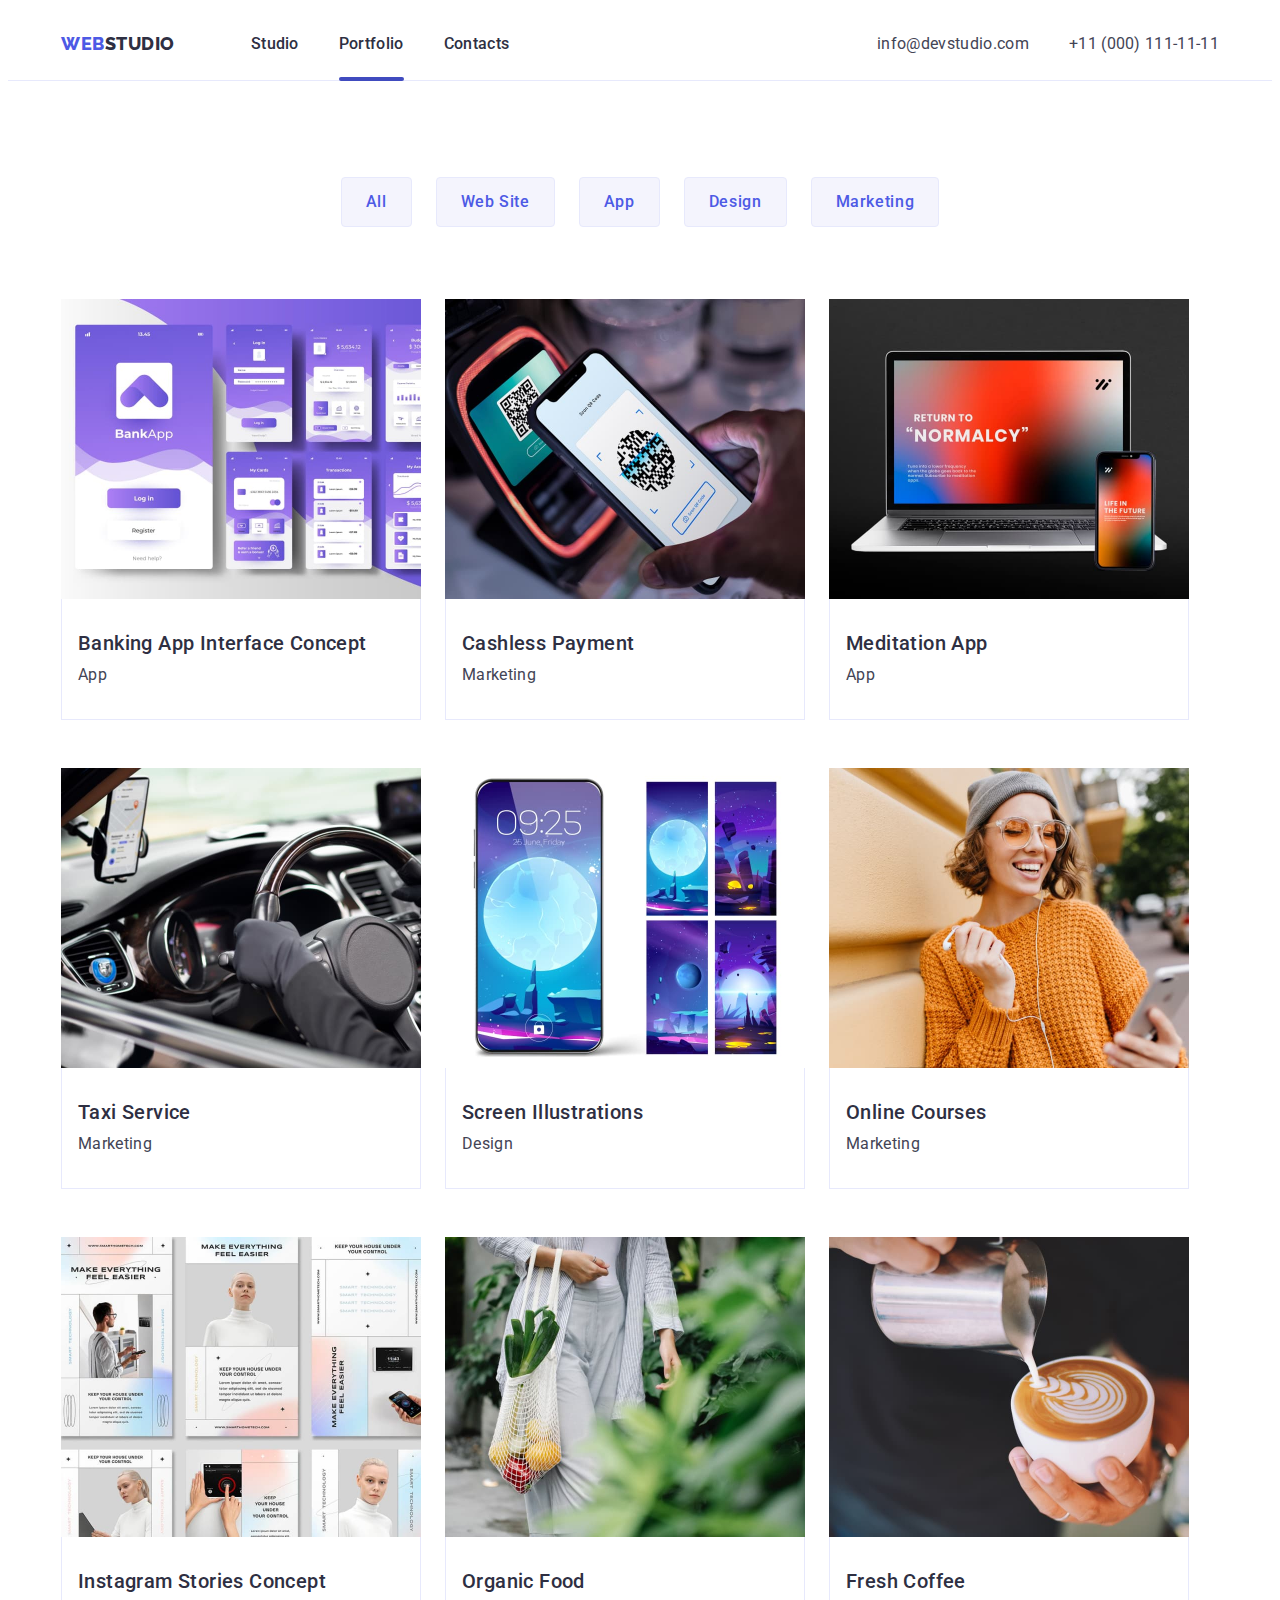
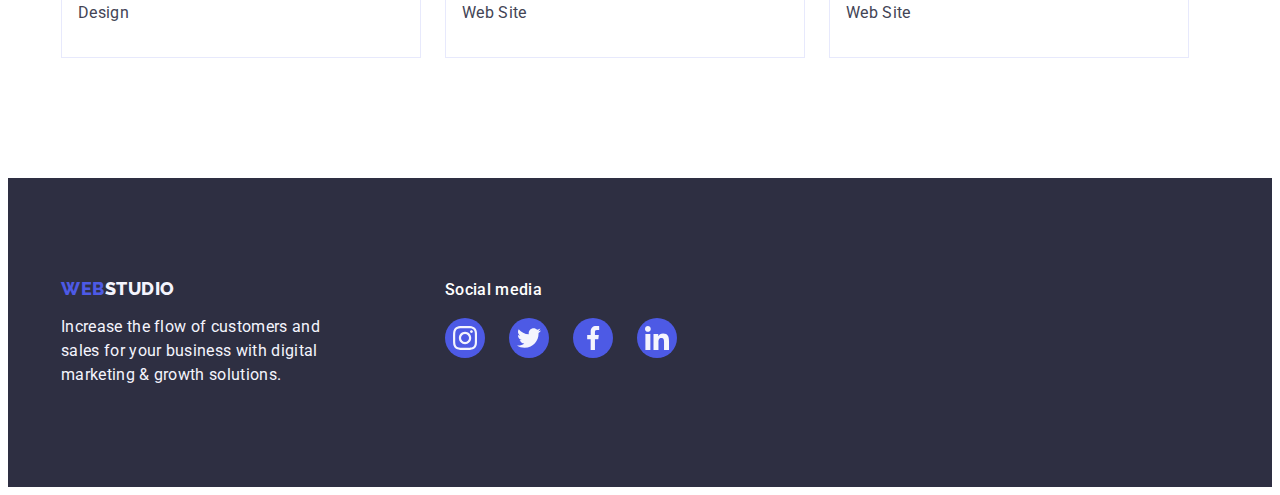
==== portfolio.html @ 21961595 "end homework" ====
<!DOCTYPE html>
<html lang="en">
  <head>
    <meta charset="UTF-8" />
    <meta http-equiv="X-UA-Compatible" content="IE=edge" />
    <meta name="viewport" content="width=device-width, initial-scale=1.0" />
    <title>WebStudio</title>
    <link rel="preconnect" href="https://fonts.googleapis.com" />
    <link rel="preconnect" href="https://fonts.gstatic.com" crossorigin />
    <link
      href="https://fonts.googleapis.com/css2?family=Raleway:wght@800&family=Roboto:wght@400;500;700&display=swap"
      rel="stylesheet"
    />
    <link
      rel="stylesheet"
      href="https://cdnjs.cloudflare.com/ajax/libs/modern-normalize/2.0.0/modern-normalize.min.css"
      integrity="sha512-4xo8blKMVCiXpTaLzQSLSw3KFOVPWhm/TRtuPVc4WG6kUgjH6J03IBuG7JZPkcWMxJ5huwaBpOpnwYElP/m6wg=="
      crossorigin="anonymous"
      referrerpolicy="no-referrer"
    />
    <link rel="stylesheet" href="./css/style.css" />
  </head>

  <body>
    <!-- header -->
    <header class="header">
      <div class="header-container container">
        <nav class="header-nav">
          <a class="logo link" href="./index.html"
            >Web<span class="logo-part-header">Studio</span></a
          >
          <ul class="nav-list list">
            <li><a class="nav-link link" href="./index.html">Studio</a></li>
            <li><a class="nav-link active link" href="./portfolio.html">Portfolio</a></li>
            <li><a class="nav-link link" href="">Contacts</a></li>
          </ul>
        </nav>
        <address class="header-contacts">
          <ul class="contacts-list list">
            <li>
              <a class="contacts-item link" href="mailto:info@devstudio.com">info@devstudio.com</a>
            </li>
            <li><a class="contacts-item link" href="tel:+110001111111">+11 (000) 111-11-11</a></li>
          </ul>
        </address>
      </div>
    </header>

    <!-- main -->
    <main>
      <section class="portfolio">
        <div class="container">
          <h1 class="visually-hidden">Projects</h1>
          <ul class="btn-list list">
            <li><button class="filter-btn" type="button">All</button></li>
            <li><button class="filter-btn" type="button">Web Site</button></li>
            <li><button class="filter-btn" type="button">App</button></li>
            <li><button class="filter-btn" type="button">Design</button></li>
            <li><button class="filter-btn" type="button">Marketing</button></li>
          </ul>
          <ul class="portfolio-list list">
            <li class="portfolio-card">
              <a class="portfolio-link link" href="">
                <div class="portfolio-cover-block">
                  <img
                    src="./images/portfolio/project-img1.jpg"
                    alt="Photo of banking app"
                    width="360"
                    height="300"
                  />
                  <p class="portfolio-cover-text">
                    14 Stylish and User-Friendly App Design Concepts · Task Manager App · Calorie
                    Tracker App · Exotic Fruit Ecommerce App · Cloud Storage App
                  </p>
                </div>
                <div class="portfolio-container">
                  <h2 class="card-title list-title">Banking App Interface Concept</h2>
                  <p class="card-text list-text">App</p>
                </div>
              </a>
            </li>
            <li class="portfolio-card">
              <a class="portfolio-item link" href=""
                ><div class="portfolio-cover-block">
                  <img
                    src="./images/portfolio/project-img2.jpg"
                    alt="Poto of cashless payment"
                    width="360"
                    height="300"
                  />
                  <p class="portfolio-cover-text">
                    14 Stylish and User-Friendly App Design Concepts · Task Manager App · Calorie
                    Tracker App · Exotic Fruit Ecommerce App · Cloud Storage App
                  </p>
                </div>
                <div class="portfolio-container">
                  <h2 class="card-title list-title">Cashless Payment</h2>
                  <p class="card-text list-text">Marketing</p>
                </div>
              </a>
            </li>
            <li class="portfolio-card">
              <a class="portfolio-item link" href=""
                ><div class="portfolio-cover-block">
                  <img
                    src="./images/portfolio/project-img3.jpg"
                    alt="Photo meditation app"
                    width="360"
                    height="300"
                  />
                  <p class="portfolio-cover-text">
                    14 Stylish and User-Friendly App Design Concepts · Task Manager App · Calorie
                    Tracker App · Exotic Fruit Ecommerce App · Cloud Storage App
                  </p>
                </div>
                <div class="portfolio-container">
                  <h2 class="card-title list-title">Meditation App</h2>
                  <p class="card-text list-text">App</p>
                </div>
              </a>
            </li>
            <li class="portfolio-card">
              <a class="portfolio-item link" href=""
                ><div class="portfolio-cover-block">
                  <img
                    src="./images/portfolio/project-img4.jpg"
                    alt="photo of salon car"
                    width="360"
                    height="300"
                  />
                  <p class="portfolio-cover-text">
                    14 Stylish and User-Friendly App Design Concepts · Task Manager App · Calorie
                    Tracker App · Exotic Fruit Ecommerce App · Cloud Storage App
                  </p>
                </div>
                <div class="portfolio-container">
                  <h2 class="card-title list-title">Taxi Service</h2>
                  <p class="card-text list-text">Marketing</p>
                </div>
              </a>
            </li>
            <li class="portfolio-card">
              <a class="portfolio-item link" href=""
                ><div class="portfolio-cover-block">
                  <img
                    src="./images/portfolio/project-img5.jpg"
                    alt="screensaver of mobile"
                    width="360"
                    height="300"
                  />
                  <p class="portfolio-cover-text">
                    14 Stylish and User-Friendly App Design Concepts · Task Manager App · Calorie
                    Tracker App · Exotic Fruit Ecommerce App · Cloud Storage App
                  </p>
                </div>
                <div class="portfolio-container">
                  <h2 class="card-title list-title">Screen Illustrations</h2>
                  <p class="card-text list-text">Design</p>
                </div>
              </a>
            </li>
            <li class="portfolio-card">
              <a class="portfolio-item link" href=""
                ><div class="portfolio-cover-block">
                  <img
                    src="./images/portfolio/project-img6.jpg"
                    alt="Girl calling online from phone"
                    width="360"
                    height="300"
                  />
                  <p class="portfolio-cover-text">
                    14 Stylish and User-Friendly App Design Concepts · Task Manager App · Calorie
                    Tracker App · Exotic Fruit Ecommerce App · Cloud Storage App
                  </p>
                </div>
                <div class="portfolio-container">
                  <h2 class="card-title list-title">Online Courses</h2>
                  <p class="card-text list-text">Marketing</p>
                </div>
              </a>
            </li>
            <li class="portfolio-card">
              <a class="portfolio-item link" href=""
                ><div class="portfolio-cover-block">
                  <img
                    src="./images/portfolio/project-img7.jpg"
                    alt="Photo instagram page"
                    width="360"
                    height="300"
                  />
                  <p class="portfolio-cover-text">
                    14 Stylish and User-Friendly App Design Concepts · Task Manager App · Calorie
                    Tracker App · Exotic Fruit Ecommerce App · Cloud Storage App
                  </p>
                </div>
                <div class="portfolio-container">
                  <h2 class="card-title list-title">Instagram Stories Concept</h2>
                  <p class="card-text list-text">Design</p>
                </div>
              </a>
            </li>
            <li class="portfolio-card">
              <a class="portfolio-item link" href=""
                ><div class="portfolio-cover-block">
                  <img
                    src="./images/portfolio/project-img8.jpg"
                    alt="Woman with fruits"
                    width="360"
                    height="300"
                  />
                  <p class="portfolio-cover-text">
                    14 Stylish and User-Friendly App Design Concepts · Task Manager App · Calorie
                    Tracker App · Exotic Fruit Ecommerce App · Cloud Storage App
                  </p>
                </div>
                <div class="portfolio-container">
                  <h2 class="card-title list-title">Organic Food</h2>
                  <p class="card-text list-text">Web Site</p>
                </div>
              </a>
            </li>
            <li class="portfolio-card">
              <a class="portfolio-item link" href=""
                ><div class="portfolio-cover-block">
                  <img
                    src="./images/portfolio/project-img9.jpg"
                    alt="Cup off fresh coffee"
                    width="360"
                    height="300"
                  />
                  <p class="portfolio-cover-text">
                    14 Stylish and User-Friendly App Design Concepts · Task Manager App · Calorie
                    Tracker App · Exotic Fruit Ecommerce App · Cloud Storage App
                  </p>
                </div>
                <div class="portfolio-container">
                  <h2 class="card-title list-title">Fresh Coffee</h2>
                  <p class="card-text list-text">Web Site</p>
                </div>
              </a>
            </li>
          </ul>
        </div>
      </section>
    </main>

    <!-- footer -->
    <footer class="footer">
      <div class="footer-container container">
        <div class="footer-desc">
          <a class="logo-footer link" href="./index.html"
            >Web<span class="logo-part-footer">Studio</span></a
          >
          <p class="footer-text">
            Increase the flow of customers and sales for your business with digital marketing &
            growth solutions.
          </p>
        </div>
        <div class="footer-social">
          <p class="footer-social-text">Social media</p>
          <ul class="footer-soc-list">
            <li class="footer-soc-item list">
              <a class="footer-soc-link" href="" target="_blank" rel="no-referrer noopener"
                ><svg width="24" height="24" class="footer-soc-icon">
                  <use href="./images/icons.svg#icon-instagram"></use>
                </svg>
              </a>
            </li>
            <li class="footer-soc-item list">
              <a class="footer-soc-link" href="" target="_blank" rel="no-referrer noopener"
                ><svg width="24" height="24" class="footer-soc-icon">
                  <use href="./images/icons.svg#icon-twitter"></use>
                </svg>
              </a>
            </li>
            <li class="footer-soc-item list">
              <a class="footer-soc-link" href="" target="_blank" rel="no-referrer noopener"
                ><svg width="24" height="24" class="footer-soc-icon">
                  <use href="./images/icons.svg#icon-facebook"></use>
                </svg>
              </a>
            </li>
            <li class="footer-soc-item list">
              <a class="footer-soc-link" href="" target="_blank" rel="no-referrer noopener"
                ><svg width="24" height="24" class="footer-soc-icon">
                  <use href="./images/icons.svg#icon-linkedin"></use>
                </svg>
              </a>
            </li>
          </ul>
        </div>
      </div>
    </footer>
  </body>
</html>
---- css/style.css ----
:root {
  --primary-brand: #4d5ae5;
  --pressed-state: #404bbf;
  --dark: #2e2f42;
  --success: #31d0aa;
  --text: #434455;
  --subtl-text: #8e8f99;
  --accent: #e7e9fc;
  --light: #f4f4fd;
  --white-background: #ffffff;
  --modal-background: #fcfcfc;
  --transition: 250ms cubic-bezier(0.4, 0, 0.2, 1);
}
h1,
h2,
h3,
h4,
h5,
h6,
p {
  margin-top: 0;
  margin-bottom: 0;
}
ul {
  padding-left: 0;
}
body {
  font-family: 'Roboto', sans-serif;
  color: #434455;
  background-color: #ffffff;
}

img {
  display: block;
}

.container {
  width: 100%;
  max-width: 1158px;
  padding: 0 15px;
  margin: 0 auto;
}
/* header */
.link {
  text-decoration: none;
}

.list {
  list-style: none;
  margin-top: 0;
  margin-bottom: 0;
  padding-left: 0;
}
.visually-hidden {
  position: absolute;
  width: 1px;
  height: 1px;
  margin: -1px;
  border: 0;
  padding: 0;
  white-space: nowrap;
  clip-path: inset(100%);
  clip: rect(0 0 0 0);
  overflow: hidden;
}
.header {
  padding: 24px 0;
  border-bottom: 1px solid #e7e9fc;
}
.header-container {
  display: flex;
  align-items: center;
}
.header-nav {
  display: flex;
  align-items: center;
}

.nav-list {
  display: flex;
  gap: 40px;
}
.logo {
  font-family: 'Raleway', sans-serif;
  font-weight: 800;
  font-size: 18px;
  line-height: 1.17;
  letter-spacing: 0.03em;
  text-transform: uppercase;
  color: var(--primary-brand);
  margin-right: 76px;
}

.logo-part-header {
  font-family: 'Raleway', sans-serif;
  font-weight: 800;
  font-size: 18px;
  line-height: 1.17;
  letter-spacing: 0.03em;
  text-transform: uppercase;
  color: var(--dark);
}

.nav-link {
  font-weight: 500;
  font-size: 16px;
  line-height: 1.5;
  letter-spacing: 0.02em;
  color: var(--dark);
  padding: 24px 0;
  transition: color var(--transition);
}
.active {
  position: relative;
}
.active::after {
  content: '';
  position: absolute;
  width: 100%;
  height: 4px;
  background-color: #404bbf;
  left: 0;
  bottom: -4px;
  border-radius: 2px;
}

.nav-link:hover,
.nav-link:focus,
.nav-link:active {
  color: #404bbf;
}

.header-contacts {
  font-style: normal;
  margin-left: auto;
}

.contacts-list {
  display: flex;
  gap: 40px;
}

.contacts-item {
  font-size: 16px;
  line-height: 1.5;
  letter-spacing: 0.02em;
  color: var(--text);
  text-decoration: none;
  transition: color var(--transition);
}

.contacts-item:hover,
.contacts-item:focus {
  color: var(--pressed-state);
}

/* main */
/* hero */
.hero {
  background-image: linear-gradient(100deg, rgba(46, 47, 66, 0.7) 0%, rgba(46, 47, 66, 0.7) 100%),
    url(../images/hero.jpg);
  background-repeat: no-repeat;
  background-position: center;
  background-size: cover;
  padding-top: 188px;
  padding-bottom: 188px;
}

.hero-title {
  text-align: center;
  font-weight: 700;
  font-size: 56px;
  line-height: 1.07;
  letter-spacing: 0.02em;
  color: var(--white-background);
  max-width: 496px;
  margin: 0 auto 48px;
}

.hero-btn {
  font-family: 'Roboto', sans-serif;
  background-color: var(--primary-brand);
  font-weight: 500;
  font-size: 16px;
  line-height: 1.5;
  letter-spacing: 0.04em;
  color: var(--white-background);
  cursor: pointer;
  border-radius: 4px;
  box-shadow: 0px 4px 4px rgba(0, 0, 0, 0.15);
  min-width: 169px;
  height: 56px;
  margin-left: auto;
  margin-right: auto;
  border: none;
  display: block;
  transition: background-color var(--transition);
}

.hero-btn:hover,
.hero-btn:focus {
  background-color: var(--pressed-state);
}

/* our qualities */
.qualities {
  padding: 120px 0;
}
.qualities-list {
  display: flex;
  gap: 24px;
}
.qualities-item {
  min-width: 264px;
  position: relative;
}
.qualities-icon-container {
  display: flex;
  justify-content: center;
  align-items: center;
  width: 264;
  height: 112px;
  background: #f4f4fd;
  border-radius: 4px;
  margin-bottom: 8px;
}
.qualities-title {
  margin-bottom: 8px;
}

.list-title {
  font-weight: 500;
  font-size: 20px;
  line-height: 1.2;
  letter-spacing: 0.02em;
  color: var(--dark);
}

.list-text {
  font-size: 16px;
  line-height: 1.5;
  letter-spacing: 0.02em;
  color: var(--text);
}

/* What are we doing */
.our-work {
  padding-bottom: 120px;
}
.work-title {
  text-align: center;
  font-weight: 700;
  font-size: 36px;
  line-height: 1.11;
  letter-spacing: 0.02em;
  text-transform: capitalize;
  color: var(--dark);
  margin-bottom: 72px;
}
.work-list {
  display: flex;
  gap: 24px;
}
/* our team */

.our-team {
  background-color: var(--light);
  padding: 120px 0;
}

.team-title {
  text-align: center;
  font-weight: 700;
  font-size: 36px;
  line-height: 1.11;
  letter-spacing: 0.02em;
  text-transform: capitalize;
  color: var(--dark);
  margin-bottom: 72px;
}
.team-list {
  display: flex;
  gap: 24px;
}
.team-card {
  background: var(--white-background);
  box-shadow: 0px 1px 6px rgba(46, 47, 66, 0.08), 0px 1px 1px rgba(46, 47, 66, 0.16),
    0px 2px 1px rgba(46, 47, 66, 0.08);
  border-radius: 0px 0px 4px 4px;
}
.card-container {
  padding: 32px 16px;
}
.teamcard-title {
  text-align: center;
  margin-bottom: 8px;
}
.teamcard-text {
  text-align: center;
}
.card-soc-list {
  display: flex;
  margin-top: 8px;
  gap: 24px;
}
.card-soc-item {
  display: flex;
}
.card-soc-link {
  display: flex;
  width: 40px;
  height: 40px;
  border-radius: 50%;
  background-color: #4d5ae5;
  align-items: center;
  justify-content: center;
  transition: background-color var(--transition);
}
.card-soc-link:hover,
.card-soc-link:focus {
  background-color: #404bbf;
}
.card-soc-icon {
  fill: var(--light);
}

.customers-title {
  text-align: center;
  font-weight: 700;
  font-size: 36px;
  line-height: 1.11;
  letter-spacing: 0.02em;
  text-transform: capitalize;
  color: var(--dark);
  margin-bottom: 72px;
}
.customers-list {
  display: flex;
  gap: 24px;
  margin: auto 0;
  padding-bottom: 120px;
}
.customers-item {
  display: flex;
}
.customers-icon {
  fill: #8e8f99;
  border: 1px solid #8e8f99;
  border-radius: 4px;
  transition: fill var(--transition);
  cursor: pointer;
}
.customers-icon:hover,
.customers-icon:focus {
  fill: var(--pressed-state);
  border: 1px solid #404bbf;
  border-radius: 4px;
}
/* footer */
.footer {
  background-color: var(--dark);
  padding: 100px 0;
}
.footer-container {
  display: flex;
  gap: 120px;
}
.logo-footer {
  font-family: 'Raleway', sans-serif;
  font-weight: 800;
  font-size: 18px;
  line-height: 1.17;
  letter-spacing: 0.03em;
  text-transform: uppercase;
  color: var(--primary-brand);
  margin-right: 76px;
  display: inline-block;
  margin-bottom: 16px;
}
.logo-part-footer {
  font-family: 'Raleway', sans-serif;
  font-weight: 800;
  font-size: 18px;
  line-height: 1.17;
  letter-spacing: 0.03em;
  text-transform: uppercase;
  color: var(--light);
}

.footer-text {
  font-size: 16px;
  line-height: 1.5;
  letter-spacing: 0.02em;
  color: var(--light);
  width: 264px;
  height: 72px;
}

.footer-social-text {
  font-weight: 500;
  font-size: 16px;
  line-height: calc(24 / 16);
  letter-spacing: 0.02em;
  color: #ffffff;
  margin-bottom: 16px;
}

.footer-soc-list {
  display: flex;
  margin-top: 8px;
  gap: 24px;
}
.footer-soc-item {
  display: flex;
}
.footer-soc-link {
  display: flex;
  width: 40px;
  height: 40px;
  border-radius: 50%;
  background-color: #4d5ae5;
  align-items: center;
  justify-content: center;
  transition: background-color var(--transition);
}
.footer-soc-link:hover,
.footer-soc-link:focus {
  background-color: #31d0aa;
}
.footer-soc-icon {
  fill: var(--light);
}

/* portfolo page */

.portfolio {
  padding-top: 96px;
  padding-bottom: 120px;
}

.btn-list {
  display: flex;
  gap: 24px;
  margin-bottom: 72px;
  justify-content: center;
}

.filter-btn {
  font-family: 'Roboto', sans-serif;
  background-color: var(--light);
  border: 1px solid var(--accent);
  font-weight: 500;
  font-size: 16px;
  line-height: 1.5;
  text-align: center;
  letter-spacing: 0.04em;
  color: var(--primary-brand);
  cursor: pointer;
  padding: 12px 24px;
  border-radius: 4px;
  transition: background-color var(--transition), color var(--transition),
    box-shadow var(--transition);
}

.filter-btn:focus,
.filter-btn:hover {
  background-color: var(--pressed-state);
  color: var(--white-background);
  border: 1px solid transparent;
  box-shadow: 0px 3px 1px rgba(0, 0, 0, 0.1), 0px 2px 1px rgba(0, 0, 0, 0.08),
    0px 2px 2px rgba(0, 0, 0, 0.12);
  border-radius: 4px;
}

.portfolio-list {
  display: flex;
  row-gap: 48px;
  column-gap: 24px;
  flex-wrap: wrap;
}

.portfolio-card {
  max-width: calc((100% - 48px) / 3);
  background: #ffffff;
  overflow: hidden;
}
.portfolio-container {
  padding: 32px 16px;
  border: 1px solid #e7e9fc;
  border-top: none;
}
.card-title {
  text-align: start;
  margin-bottom: 8px;
}

.card-text {
  text-align: start;
}

.portfolio-cover-block {
  position: relative;
  overflow: hidden;
}
.portfolio-cover-text {
  font-size: 16px;
  line-height: calc(24 / 16);
  letter-spacing: 0.02em;
  color: #f4f4fd;
  background-color: #4d5ae5;
  height: 100%;
  padding: 40px 32px 164px;
  position: absolute;
  top: 0;
  left: 0;
  transform: translateY(100%);
  transition: transform var(--transition);
}
.portfolio-card:hover .portfolio-cover-text,
.portfolio-card:focus .portfolio-cover-text {
  transform: translateY(0);
}

.backdrop {
  width: 100%;
  height: 100%;
  position: fixed;
  top: 0;
  background-color: rgba(46, 47, 66, 0.4);
  z-index: 999;
  transition: visibility var(--transition), opacity var(--transition);
}

.modal {
  position: absolute;
  top: 50%;
  left: 50%;
  transform: translate(-50%, -50%) scale(1);
  transition: transform var(--transition);
  width: 408px;
  min-height: 584px;
  background-color: #fcfcfc;
  box-shadow: 0px 1px 1px rgba(0, 0, 0, 0.14), 0px 1px 3px rgba(0, 0, 0, 0.12),
    0px 2px 1px rgba(0, 0, 0, 0.2);
  border-radius: 4px;
}

.backdrop.is-hidden .modal {
  transform: translate(-50%, -50%) scale(0);
}
.close-btn {
  width: 24px;
  height: 24px;
  border-radius: 50%;
  background: #e7e9fc;
  border: 1px solid rgba(0, 0, 0, 0.1);
  cursor: pointer;
  position: absolute;
  right: 24px;
  top: 24px;
}
.is-hidden {
  visibility: hidden;
  opacity: 0;
  pointer-events: none;
}
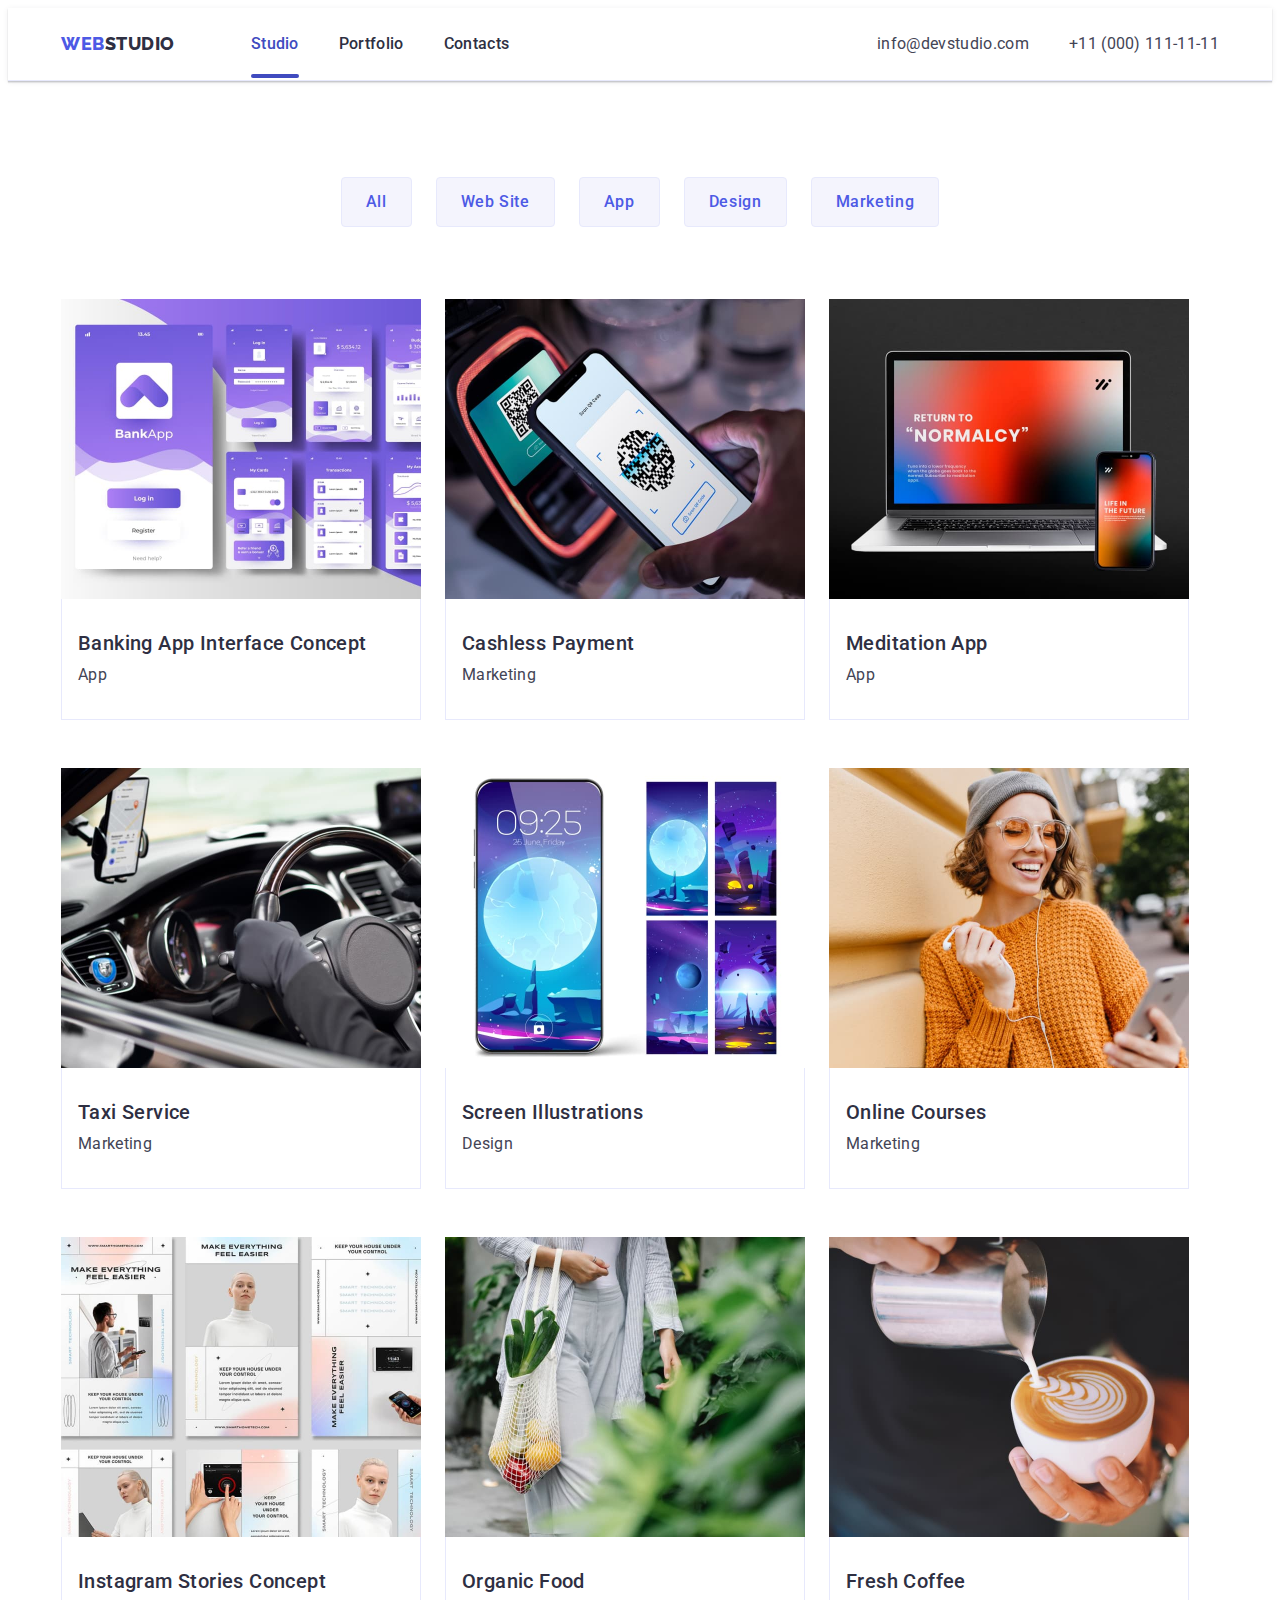
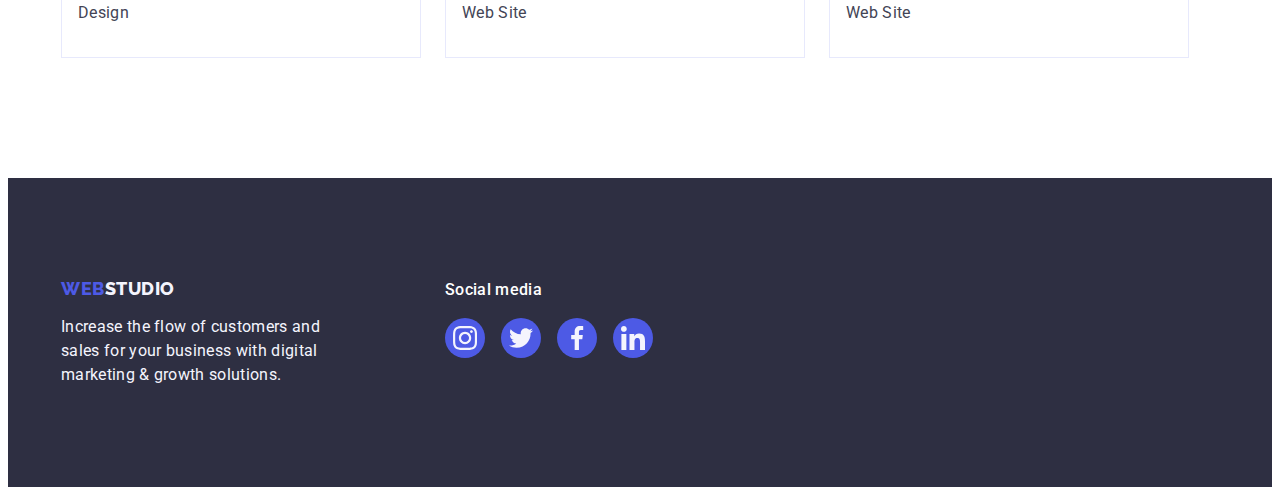
==== commit fc5b7c0e: "rework" ====
--- a/portfolio.html
+++ b/portfolio.html
@@ -30,8 +30,8 @@
             >Web<span class="logo-part-header">Studio</span></a
           >
           <ul class="nav-list list">
-            <li><a class="nav-link link" href="./index.html">Studio</a></li>
-            <li><a class="nav-link active link" href="./portfolio.html">Portfolio</a></li>
+            <li><a class="nav-link active link" href="./index.html">Studio</a></li>
+            <li><a class="nav-link link" href="./portfolio.html">Portfolio</a></li>
             <li><a class="nav-link link" href="">Contacts</a></li>
           </ul>
         </nav>
--- a/css/style.css
+++ b/css/style.css
@@ -66,6 +66,8 @@
 .header {
   padding: 24px 0;
   border-bottom: 1px solid #e7e9fc;
+  box-shadow: 0px 2px 1px rgba(46, 47, 66, 0.08), 0px 1px 1px rgba(46, 47, 66, 0.16),
+    0px 1px 6px rgba(46, 47, 66, 0.08);
 }
 .header-container {
   display: flex;
@@ -112,6 +114,7 @@
 }
 .active {
   position: relative;
+  color: #404bbf;
 }
 .active::after {
   content: '';
@@ -120,7 +123,7 @@
   height: 4px;
   background-color: #404bbf;
   left: 0;
-  bottom: -4px;
+  bottom: -1px;
   border-radius: 2px;
 }
 
@@ -157,13 +160,14 @@
 /* main */
 /* hero */
 .hero {
-  background-image: linear-gradient(100deg, rgba(46, 47, 66, 0.7) 0%, rgba(46, 47, 66, 0.7) 100%),
+  background-image: linear-gradient(rgba(46, 47, 66, 0.7), rgba(46, 47, 66, 0.7)),
     url(../images/hero.jpg);
   background-repeat: no-repeat;
   background-position: center;
   background-size: cover;
   padding-top: 188px;
   padding-bottom: 188px;
+  max-width: 1440px;
 }
 
 .hero-title {
@@ -261,8 +265,8 @@
   display: flex;
   gap: 24px;
 }
+
 /* our team */
-
 .our-team {
   background-color: var(--light);
   padding: 120px 0;
@@ -289,7 +293,7 @@
   border-radius: 0px 0px 4px 4px;
 }
 .card-container {
-  padding: 32px 16px;
+  padding: 32px 0;
 }
 .teamcard-title {
   text-align: center;
@@ -302,6 +306,7 @@
   display: flex;
   margin-top: 8px;
   gap: 24px;
+  justify-content: center;
 }
 .card-soc-item {
   display: flex;
@@ -324,6 +329,11 @@
   fill: var(--light);
 }
 
+/* customers */
+.customers {
+  padding: 120px 0;
+}
+
 .customers-title {
   text-align: center;
   font-weight: 700;
@@ -338,24 +348,32 @@
   display: flex;
   gap: 24px;
   margin: auto 0;
-  padding-bottom: 120px;
 }
 .customers-item {
   display: flex;
-}
-.customers-icon {
-  fill: #8e8f99;
+  width: calc((100% - 120px) / 6);
+  height: 88px;
+}
+.customers-link {
+  width: 100%;
+  height: 100%;
   border: 1px solid #8e8f99;
   border-radius: 4px;
-  transition: fill var(--transition);
-  cursor: pointer;
-}
-.customers-icon:hover,
-.customers-icon:focus {
-  fill: var(--pressed-state);
-  border: 1px solid #404bbf;
-  border-radius: 4px;
-}
+  display: flex;
+  align-items: center;
+  justify-content: center;
+  color: var(--subtl-text);
+  transition: color var(--transition), border-color var(--transition);
+}
+.customers-link:hover,
+.customers-link:focus {
+  color: var(--pressed-state);
+  border-color: var(--pressed-state);
+}
+.customers-icon {
+  fill: currentColor;
+}
+
 /* footer */
 .footer {
   background-color: var(--dark);
@@ -363,7 +381,10 @@
 }
 .footer-container {
   display: flex;
-  gap: 120px;
+  align-items: baseline;
+}
+.footer-desc {
+  margin-right: 120px;
 }
 .logo-footer {
   font-family: 'Raleway', sans-serif;
@@ -408,7 +429,7 @@
 .footer-soc-list {
   display: flex;
   margin-top: 8px;
-  gap: 24px;
+  gap: 16px;
 }
 .footer-soc-item {
   display: flex;
@@ -459,7 +480,7 @@
   padding: 12px 24px;
   border-radius: 4px;
   transition: background-color var(--transition), color var(--transition),
-    box-shadow var(--transition);
+    box-shadow var(--transition), border-color var(--transition);
 }
 
 .filter-btn:focus,
@@ -479,10 +500,20 @@
   flex-wrap: wrap;
 }
 
+.portfolio-link {
+  display: block;
+  transition: box-shadow var(--transition);
+}
+
+.portfolio-link:hover,
+.portfolio-link:focus {
+  box-shadow: 0px 1px 6px rgba(46, 47, 66, 0.08), 0px 1px 1px rgba(46, 47, 66, 0.16),
+    0px 2px 1px rgba(46, 47, 66, 0.08);
+}
+
 .portfolio-card {
   max-width: calc((100% - 48px) / 3);
   background: #ffffff;
-  overflow: hidden;
 }
 .portfolio-container {
   padding: 32px 16px;
@@ -509,7 +540,7 @@
   color: #f4f4fd;
   background-color: #4d5ae5;
   height: 100%;
-  padding: 40px 32px 164px;
+  padding: 40px 32px;
   position: absolute;
   top: 0;
   left: 0;
@@ -521,6 +552,7 @@
   transform: translateY(0);
 }
 
+/* backdrop */
 .backdrop {
   width: 100%;
   height: 100%;
@@ -549,15 +581,29 @@
   transform: translate(-50%, -50%) scale(0);
 }
 .close-btn {
+  display: flex;
+  align-items: center;
+  justify-content: center;
   width: 24px;
   height: 24px;
   border-radius: 50%;
-  background: #e7e9fc;
+  background-color: #e7e9fc;
   border: 1px solid rgba(0, 0, 0, 0.1);
   cursor: pointer;
   position: absolute;
   right: 24px;
   top: 24px;
+  padding: 0;
+  transition: background-color var(--transition), border var(--transition);
+}
+.close-btn:hover,
+.close-btn:focus {
+  background-color: #404bbf;
+  fill: #ffffff;
+  border: none;
+}
+.btn-icon {
+  transition: fill var(--transition);
 }
 .is-hidden {
   visibility: hidden;
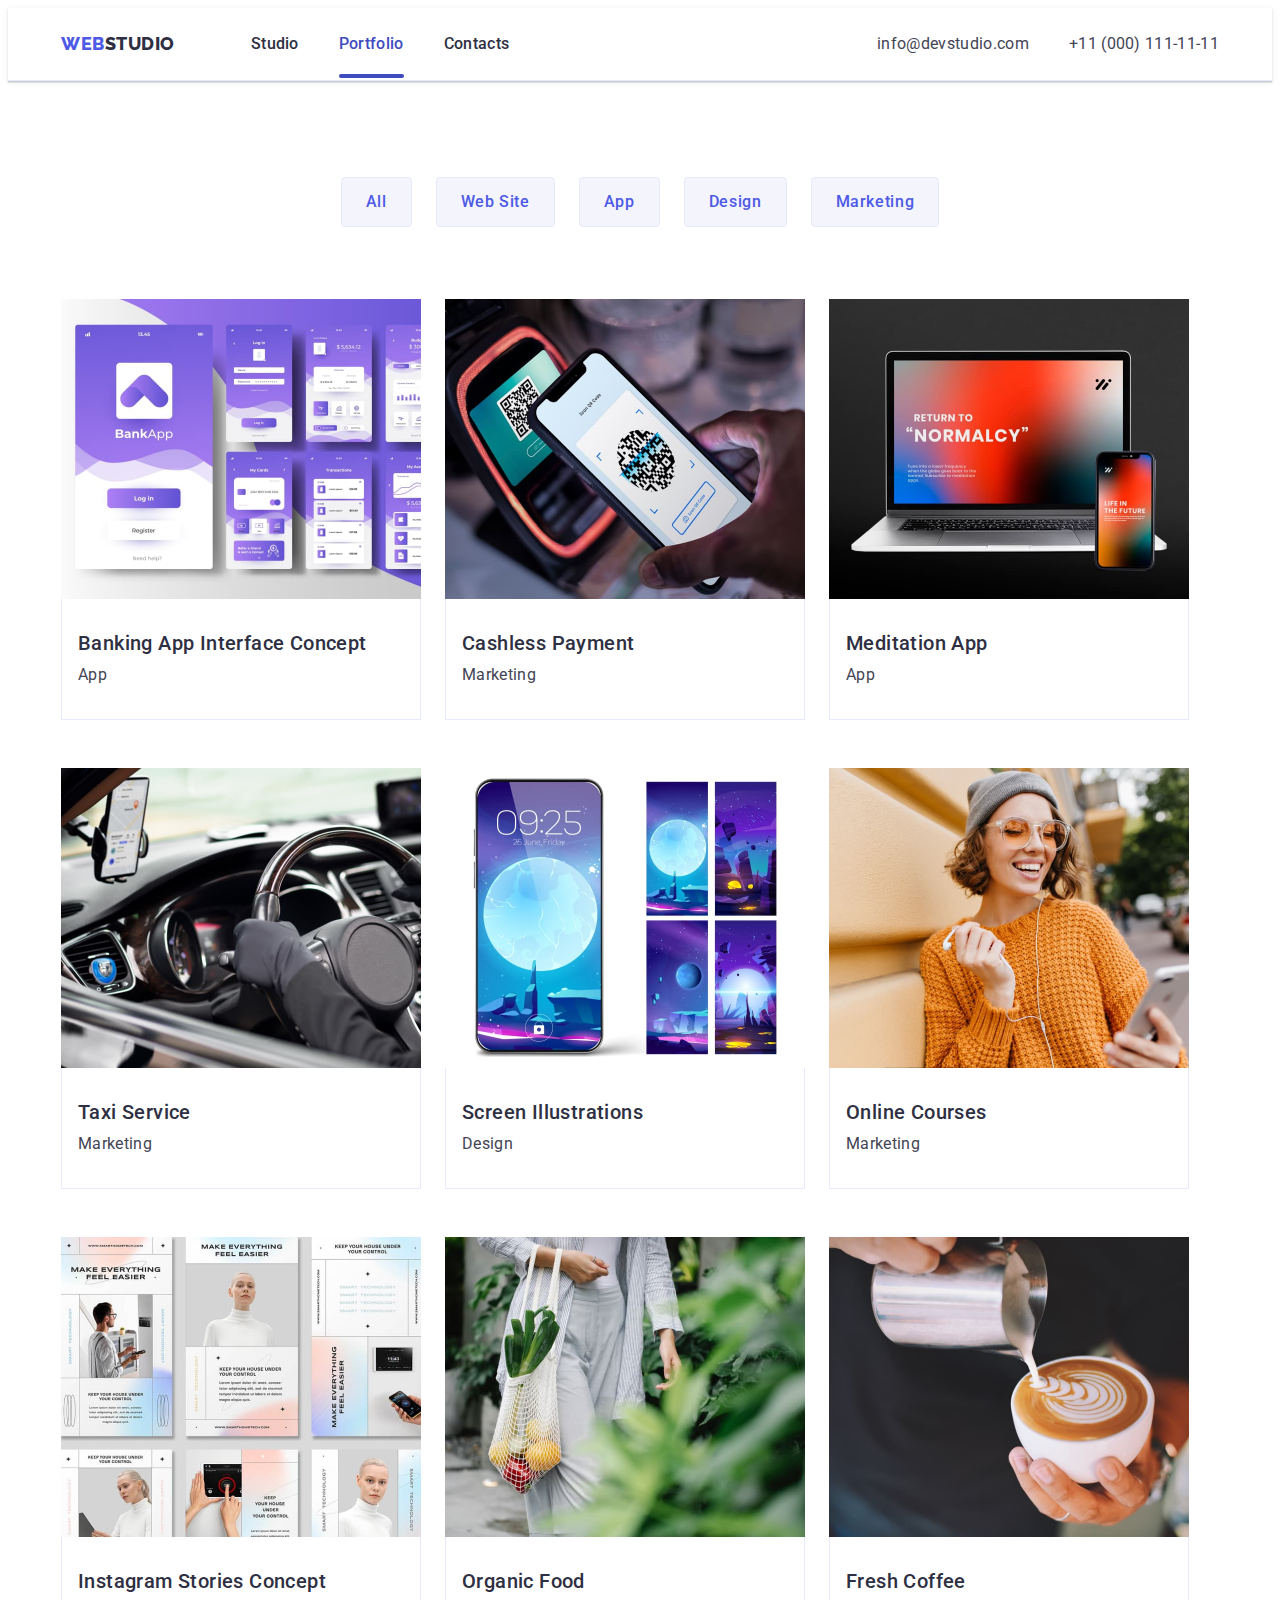
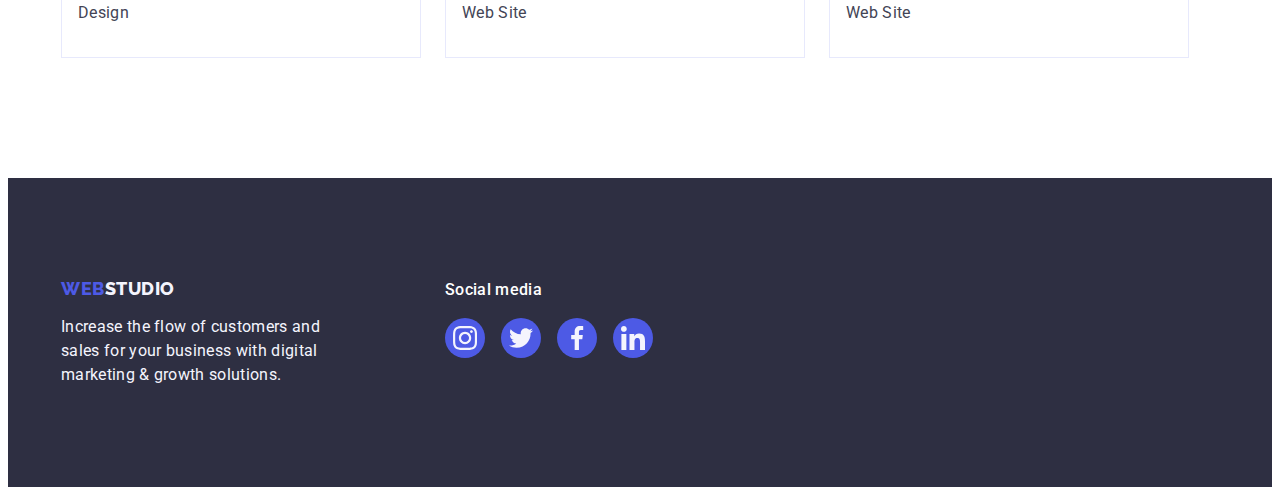
==== commit f8c54e83: "rework2" ====
--- a/portfolio.html
+++ b/portfolio.html
@@ -30,8 +30,8 @@
             >Web<span class="logo-part-header">Studio</span></a
           >
           <ul class="nav-list list">
-            <li><a class="nav-link active link" href="./index.html">Studio</a></li>
-            <li><a class="nav-link link" href="./portfolio.html">Portfolio</a></li>
+            <li><a class="nav-link link" href="./index.html">Studio</a></li>
+            <li><a class="nav-link active link" href="./portfolio.html">Portfolio</a></li>
             <li><a class="nav-link link" href="">Contacts</a></li>
           </ul>
         </nav>
@@ -80,7 +80,7 @@
               </a>
             </li>
             <li class="portfolio-card">
-              <a class="portfolio-item link" href=""
+              <a class="portfolio-link link" href=""
                 ><div class="portfolio-cover-block">
                   <img
                     src="./images/portfolio/project-img2.jpg"
@@ -100,7 +100,7 @@
               </a>
             </li>
             <li class="portfolio-card">
-              <a class="portfolio-item link" href=""
+              <a class="portfolio-link link" href=""
                 ><div class="portfolio-cover-block">
                   <img
                     src="./images/portfolio/project-img3.jpg"
@@ -120,7 +120,7 @@
               </a>
             </li>
             <li class="portfolio-card">
-              <a class="portfolio-item link" href=""
+              <a class="portfolio-link link" href=""
                 ><div class="portfolio-cover-block">
                   <img
                     src="./images/portfolio/project-img4.jpg"
@@ -140,7 +140,7 @@
               </a>
             </li>
             <li class="portfolio-card">
-              <a class="portfolio-item link" href=""
+              <a class="portfolio-link link" href=""
                 ><div class="portfolio-cover-block">
                   <img
                     src="./images/portfolio/project-img5.jpg"
@@ -160,7 +160,7 @@
               </a>
             </li>
             <li class="portfolio-card">
-              <a class="portfolio-item link" href=""
+              <a class="portfolio-link link" href=""
                 ><div class="portfolio-cover-block">
                   <img
                     src="./images/portfolio/project-img6.jpg"
@@ -180,7 +180,7 @@
               </a>
             </li>
             <li class="portfolio-card">
-              <a class="portfolio-item link" href=""
+              <a class="portfolio-link link" href=""
                 ><div class="portfolio-cover-block">
                   <img
                     src="./images/portfolio/project-img7.jpg"
@@ -200,7 +200,7 @@
               </a>
             </li>
             <li class="portfolio-card">
-              <a class="portfolio-item link" href=""
+              <a class="portfolio-link link" href=""
                 ><div class="portfolio-cover-block">
                   <img
                     src="./images/portfolio/project-img8.jpg"
@@ -220,7 +220,7 @@
               </a>
             </li>
             <li class="portfolio-card">
-              <a class="portfolio-item link" href=""
+              <a class="portfolio-link link" href=""
                 ><div class="portfolio-cover-block">
                   <img
                     src="./images/portfolio/project-img9.jpg"
--- a/css/style.css
+++ b/css/style.css
@@ -547,8 +547,8 @@
   transform: translateY(100%);
   transition: transform var(--transition);
 }
-.portfolio-card:hover .portfolio-cover-text,
-.portfolio-card:focus .portfolio-cover-text {
+.portfolio-link:hover .portfolio-cover-text,
+.portfolio-link:focus .portfolio-cover-text {
   transform: translateY(0);
 }
 
